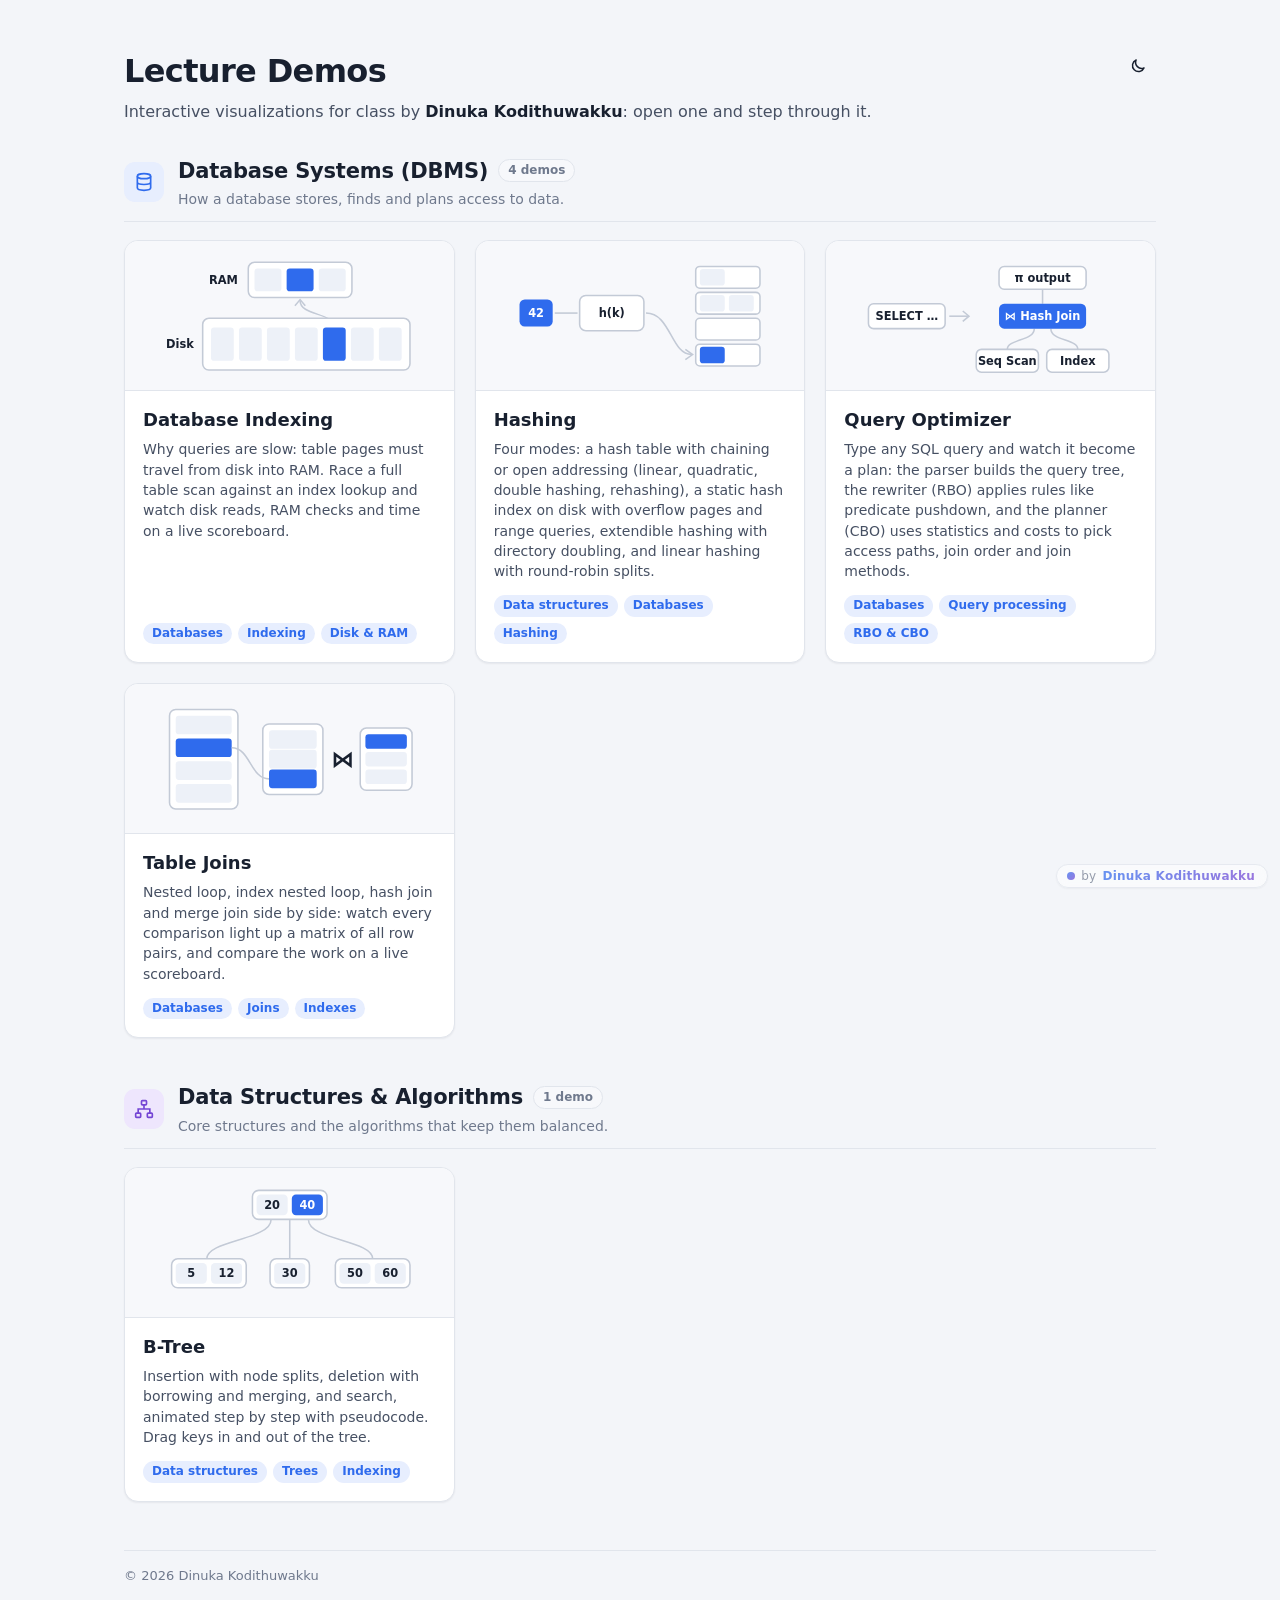
==== index.html @ d56110b5 "Add hashing demo, group hub into DBMS and DSA sections, drop em dashes from display text Co-Authored" ====
<!doctype html>
<html lang="en">
<head>
  <meta charset="utf-8">
  <meta name="viewport" content="width=device-width, initial-scale=1">
  <title>Lecture Demos</title>
  <meta name="author" content="Dinuka Kodithuwakku">
  <script>try { var t = localStorage.getItem('lecture-demos.theme'); if (t) document.documentElement.dataset.theme = t; } catch (e) {}</script>
  <link rel="stylesheet" href="shared/theme.css">
  <style>
    body { min-height: 100vh; }
    .wrap { max-width: 1080px; margin: 0 auto; padding: 48px 24px 64px; }
    header { display: flex; align-items: flex-start; justify-content: space-between; gap: 16px; margin-bottom: 32px; }
    h1 { margin: 0; font-size: 32px; font-weight: 750; letter-spacing: -0.02em; }
    header p { margin: 6px 0 0; color: var(--ink-2); font-size: 16px; }
    .cat + .cat { margin-top: 44px; }
    .cat-head { display: flex; align-items: center; gap: 14px; margin-bottom: 18px; padding-bottom: 12px; border-bottom: 1px solid var(--line); }
    .cat-head h2 { margin: 0; font-size: 21px; letter-spacing: -0.01em; display: flex; align-items: center; gap: 10px; flex-wrap: wrap; }
    .cat-head p { margin: 3px 0 0; color: var(--muted); font-size: 14px; }
    .cat-count { padding: 2px 9px; border-radius: 999px; background: var(--panel-2); border: 1px solid var(--line); color: var(--muted); font-size: 12px; font-weight: 600; letter-spacing: 0; }
    .cat-badge { flex: none; width: 40px; height: 40px; border-radius: 11px; display: grid; place-items: center; }
    .cat-badge::before { content: ""; width: 20px; height: 20px; background: currentColor; -webkit-mask: var(--glyph) center / contain no-repeat; mask: var(--glyph) center / contain no-repeat; }
    .cat-badge.cat-dbms { background: var(--accent-soft); color: var(--accent);
      --glyph: url("data:image/svg+xml,%3Csvg xmlns='http://www.w3.org/2000/svg' viewBox='0 0 24 24' fill='none' stroke='black' stroke-width='2'%3E%3Cellipse cx='12' cy='5' rx='8' ry='3'/%3E%3Cpath d='M4 5v14c0 1.7 3.6 3 8 3s8-1.3 8-3V5M4 12c0 1.7 3.6 3 8 3s8-1.3 8-3'/%3E%3C/svg%3E"); }
    .cat-badge.cat-dsa { background: var(--violet-soft); color: var(--violet);
      --glyph: url("data:image/svg+xml,%3Csvg xmlns='http://www.w3.org/2000/svg' viewBox='0 0 24 24' fill='none' stroke='black' stroke-width='2'%3E%3Crect x='9' y='2' width='6' height='5' rx='1'/%3E%3Crect x='2' y='17' width='6' height='5' rx='1'/%3E%3Crect x='16' y='17' width='6' height='5' rx='1'/%3E%3Cpath d='M12 7v5M5 17v-5h14v5'/%3E%3C/svg%3E"); }
    .grid { display: grid; grid-template-columns: repeat(auto-fill, minmax(300px, 1fr)); gap: 20px; }
    .card {
      display: flex; flex-direction: column;
      border: 1px solid var(--line); border-radius: 14px; background: var(--panel);
      box-shadow: var(--shadow-sm); color: inherit; text-decoration: none; overflow: hidden;
      transition: transform 0.15s, box-shadow 0.15s, border-color 0.15s;
    }
    .card:hover { transform: translateY(-3px); box-shadow: var(--shadow); border-color: var(--line-strong); }
    .card-art { height: 150px; display: grid; place-items: center; background: var(--panel-2); border-bottom: 1px solid var(--line); }
    .card-art svg { width: 82%; height: auto; }
    .card-body { padding: 16px 18px 18px; display: flex; flex-direction: column; gap: 6px; flex: 1; }
    .card h3 { margin: 0; font-size: 18px; }
    .card p { margin: 0; color: var(--ink-2); font-size: 14px; flex: 1; }
    .tags { display: flex; flex-wrap: wrap; gap: 6px; margin-top: 8px; }
    .tags span { padding: 2px 9px; border-radius: 999px; background: var(--accent-soft); color: var(--accent); font-size: 12px; font-weight: 650; }
    /* Card illustration colours follow the theme. */
    .art-node { fill: var(--panel); stroke: var(--line-strong); stroke-width: 1.5; }
    .art-key { fill: var(--key-bg); }
    .art-hl { fill: var(--accent); }
    .art-edge { stroke: var(--line-strong); stroke-width: 1.5; fill: none; }
    .art-text { fill: var(--ink); font: 700 11px var(--font); text-anchor: middle; dominant-baseline: central; }
    .art-text.on { fill: var(--on-strong); }
    header p b { color: var(--ink); font-weight: 650; }
    .credit { margin-top: 48px; padding-top: 16px; border-top: 1px solid var(--line); color: var(--muted); font-size: 13px; }
  </style>
</head>
<body>
  <svg width="0" height="0" style="position:absolute" aria-hidden="true">
    <symbol id="i-sun" viewBox="0 0 24 24"><circle cx="12" cy="12" r="4"/><path d="M12 2v2M12 20v2M4.9 4.9l1.4 1.4M17.7 17.7l1.4 1.4M2 12h2M20 12h2M4.9 19.1l1.4-1.4M17.7 6.3l1.4-1.4"/></symbol>
    <symbol id="i-moon" viewBox="0 0 24 24"><path d="M20 14.5A8 8 0 0 1 9.5 4a8 8 0 1 0 10.5 10.5z"/></symbol>
  </svg>

  <div class="wrap">
    <header>
      <div>
        <h1>Lecture Demos</h1>
        <p>Interactive visualizations for class by <b data-author></b>: open one and step through it.</p>
      </div>
      <button id="btnTheme" class="btn btn-icon btn-ghost theme-btn" title="Light / dark" aria-label="Toggle theme"><svg class="icon i-moon"><use href="#i-moon"/></svg><svg class="icon i-sun"><use href="#i-sun"/></svg></button>
    </header>

    <main>
      <section class="cat" aria-labelledby="cat-dbms">
        <div class="cat-head">
          <span class="cat-badge cat-dbms" aria-hidden="true"></span>
          <div>
            <h2 id="cat-dbms">Database Systems (DBMS) <span class="cat-count">4 demos</span></h2>
            <p>How a database stores, finds and plans access to data.</p>
          </div>
        </div>
        <div class="grid">
          <a class="card" href="indexing/index.html">
            <div class="card-art" aria-hidden="true">
              <svg viewBox="0 0 260 120">
                <text class="art-text" x="66" y="25">RAM</text>
                <rect class="art-node" x="90" y="8" width="100" height="34" rx="6"/>
                <rect class="art-key" x="96" y="14" width="26" height="22" rx="3"/>
                <rect class="art-hl" x="127" y="14" width="26" height="22" rx="3"/>
                <rect class="art-key" x="158" y="14" width="26" height="22" rx="3"/>
                <path class="art-edge" d="M173 71 C173 56 140 60 140 45"/>
                <path class="art-edge" d="M135 50 L140 44 L145 50"/>
                <text class="art-text" x="24" y="87">Disk</text>
                <rect class="art-node" x="46" y="62" width="200" height="50" rx="6"/>
                <rect class="art-key" x="54" y="71" width="22" height="32" rx="3"/>
                <rect class="art-key" x="81" y="71" width="22" height="32" rx="3"/>
                <rect class="art-key" x="108" y="71" width="22" height="32" rx="3"/>
                <rect class="art-key" x="135" y="71" width="22" height="32" rx="3"/>
                <rect class="art-hl" x="162" y="71" width="22" height="32" rx="3"/>
                <rect class="art-key" x="189" y="71" width="22" height="32" rx="3"/>
                <rect class="art-key" x="216" y="71" width="22" height="32" rx="3"/>
              </svg>
            </div>
            <div class="card-body">
              <h3>Database Indexing</h3>
              <p>Why queries are slow: table pages must travel from disk into RAM. Race a full table scan against an index lookup and watch disk reads, RAM checks and time on a live scoreboard.</p>
              <div class="tags"><span>Databases</span><span>Indexing</span><span>Disk &amp; RAM</span></div>
            </div>
          </a>
          <a class="card" href="hashing/index.html">
            <div class="card-art" aria-hidden="true">
              <svg viewBox="0 0 260 120">
                <rect class="art-hl" x="14" y="44" width="32" height="26" rx="5"/>
                <text class="art-text on" x="30" y="57">42</text>
                <path class="art-edge" d="M48 57 L70 57"/>
                <rect class="art-node" x="72" y="40" width="62" height="34" rx="6"/>
                <text class="art-text" x="103" y="57">h(k)</text>
                <path class="art-edge" d="M136 57 C160 57 160 97 180 97"/>
                <path class="art-edge" d="M174 92 L181 97 L174 102"/>
                <rect class="art-node" x="184" y="12" width="62" height="21" rx="4"/>
                <rect class="art-node" x="184" y="37" width="62" height="21" rx="4"/>
                <rect class="art-node" x="184" y="62" width="62" height="21" rx="4"/>
                <rect class="art-node" x="184" y="87" width="62" height="21" rx="4"/>
                <rect class="art-key" x="188" y="14.5" width="24" height="16" rx="3"/>
                <rect class="art-key" x="188" y="39.5" width="24" height="16" rx="3"/>
                <rect class="art-key" x="216" y="39.5" width="24" height="16" rx="3"/>
                <rect class="art-hl" x="188" y="89.5" width="24" height="16" rx="3"/>
              </svg>
            </div>
            <div class="card-body">
              <h3>Hashing</h3>
              <p>Four modes: a hash table with chaining or open addressing (linear, quadratic, double hashing, rehashing), a static hash index on disk with overflow pages and range queries, extendible hashing with directory doubling, and linear hashing with round-robin splits.</p>
              <div class="tags"><span>Data structures</span><span>Databases</span><span>Hashing</span></div>
            </div>
          </a>
          <a class="card" href="query-optimizer/index.html">
            <div class="card-art" aria-hidden="true">
              <svg viewBox="0 0 260 120">
                <rect class="art-node" x="12" y="48" width="74" height="24" rx="5"/>
                <text class="art-text" x="49" y="60">SELECT …</text>
                <path class="art-edge" d="M90 60 H108"/>
                <path class="art-edge" d="M103 55 L109 60 L103 65"/>
                <path class="art-edge" d="M180 34 V48"/>
                <path class="art-edge" d="M172 72 C172 84 146 82 146 92"/>
                <path class="art-edge" d="M188 72 C188 84 214 82 214 92"/>
                <rect class="art-node" x="138" y="12" width="84" height="22" rx="5"/>
                <text class="art-text" x="180" y="23">π output</text>
                <rect class="art-hl" x="138" y="48" width="84" height="24" rx="5"/>
                <text class="art-text on" x="180" y="60">⋈ Hash Join</text>
                <rect class="art-node" x="116" y="92" width="60" height="22" rx="5"/>
                <text class="art-text" x="146" y="103">Seq Scan</text>
                <rect class="art-node" x="184" y="92" width="60" height="22" rx="5"/>
                <text class="art-text" x="214" y="103">Index</text>
              </svg>
            </div>
            <div class="card-body">
              <h3>Query Optimizer</h3>
              <p>Type any SQL query and watch it become a plan: the parser builds the query tree, the rewriter (RBO) applies rules like predicate pushdown, and the planner (CBO) uses statistics and costs to pick access paths, join order and join methods.</p>
              <div class="tags"><span>Databases</span><span>Query processing</span><span>RBO &amp; CBO</span></div>
            </div>
          </a>
          <a class="card" href="joins/index.html">
            <div class="card-art" aria-hidden="true">
              <svg viewBox="0 0 260 120">
                <rect class="art-node" x="14" y="12" width="66" height="96" rx="6"/>
                <rect class="art-key" x="20" y="18" width="54" height="18" rx="3"/>
                <rect class="art-hl" x="20" y="40" width="54" height="18" rx="3"/>
                <rect class="art-key" x="20" y="62" width="54" height="18" rx="3"/>
                <rect class="art-key" x="20" y="84" width="54" height="18" rx="3"/>
                <rect class="art-node" x="104" y="26" width="58" height="68" rx="6"/>
                <rect class="art-key" x="110" y="32" width="46" height="18" rx="3"/>
                <rect class="art-key" x="110" y="51" width="46" height="18" rx="3"/>
                <rect class="art-hl" x="110" y="70" width="46" height="18" rx="3"/>
                <path class="art-edge" d="M74 49 C92 49 92 79 110 79"/>
                <text class="art-text" x="181" y="60" style="font-size:22px">⋈</text>
                <rect class="art-node" x="198" y="30" width="50" height="60" rx="6"/>
                <rect class="art-hl" x="203" y="36" width="40" height="14" rx="3"/>
                <rect class="art-key" x="203" y="53" width="40" height="14" rx="3"/>
                <rect class="art-key" x="203" y="70" width="40" height="14" rx="3"/>
              </svg>
            </div>
            <div class="card-body">
              <h3>Table Joins</h3>
              <p>Nested loop, index nested loop, hash join and merge join side by side: watch every comparison light up a matrix of all row pairs, and compare the work on a live scoreboard.</p>
              <div class="tags"><span>Databases</span><span>Joins</span><span>Indexes</span></div>
            </div>
          </a>
        </div>
      </section>

      <section class="cat" aria-labelledby="cat-dsa">
        <div class="cat-head">
          <span class="cat-badge cat-dsa" aria-hidden="true"></span>
          <div>
            <h2 id="cat-dsa">Data Structures &amp; Algorithms <span class="cat-count">1 demo</span></h2>
            <p>Core structures and the algorithms that keep them balanced.</p>
          </div>
        </div>
        <div class="grid">
          <a class="card" href="btree/index.html">
            <div class="card-art" aria-hidden="true">
              <svg viewBox="0 0 260 120">
                <path class="art-edge" d="M112 38 C112 58 50 58 50 76"/>
                <path class="art-edge" d="M148 38 C148 58 210 58 210 76"/>
                <path class="art-edge" d="M130 38 L130 76"/>
                <rect class="art-node" x="94" y="10" width="72" height="28" rx="6"/>
                <rect class="art-key" x="98" y="14" width="30" height="20" rx="4"/><text class="art-text" x="113" y="24">20</text>
                <rect class="art-hl" x="132" y="14" width="30" height="20" rx="4"/><text class="art-text on" x="147" y="24">40</text>
                <rect class="art-node" x="16" y="76" width="72" height="28" rx="6"/>
                <rect class="art-key" x="20" y="80" width="30" height="20" rx="4"/><text class="art-text" x="35" y="90">5</text>
                <rect class="art-key" x="54" y="80" width="30" height="20" rx="4"/><text class="art-text" x="69" y="90">12</text>
                <rect class="art-node" x="111" y="76" width="38" height="28" rx="6"/>
                <rect class="art-key" x="115" y="80" width="30" height="20" rx="4"/><text class="art-text" x="130" y="90">30</text>
                <rect class="art-node" x="174" y="76" width="72" height="28" rx="6"/>
                <rect class="art-key" x="178" y="80" width="30" height="20" rx="4"/><text class="art-text" x="193" y="90">50</text>
                <rect class="art-key" x="212" y="80" width="30" height="20" rx="4"/><text class="art-text" x="227" y="90">60</text>
              </svg>
            </div>
            <div class="card-body">
              <h3>B-Tree</h3>
              <p>Insertion with node splits, deletion with borrowing and merging, and search, animated step by step with pseudocode. Drag keys in and out of the tree.</p>
              <div class="tags"><span>Data structures</span><span>Trees</span><span>Indexing</span></div>
            </div>
          </a>
        </div>
      </section>
    </main>

    <footer class="credit">© <span id="year"></span> <span data-author></span></footer>
  </div>

  <script src="shared/shell.js"></script>
  <script>
    DemoShell.initThemeToggle(document.getElementById('btnTheme'));
    document.getElementById('year').textContent = new Date().getFullYear();
  </script>
</body>
</html>
---- shared/theme.css ----
/* Shared look & feel for every lecture demo. No external fonts — works offline. */

:root {
  --bg: #f3f5f9;
  --panel: #ffffff;
  --panel-2: #f7f8fb;
  --ink: #18202f;
  --ink-2: #465063;
  --muted: #6f798d;
  --line: #e1e5ec;
  --line-strong: #c3cad6;
  --accent: #2f6bed;
  --accent-soft: #e7eefe;
  --on-strong: #ffffff;
  --good: #188a4c;
  --good-soft: #def5e7;
  --warn: #c27c00;
  --warn-soft: #fff1cc;
  --bad: #d93a40;
  --bad-soft: #fde6e6;
  --violet: #7445d4;
  --violet-soft: #eee6fd;
  --teal: #0b8a8f;
  --teal-soft: #d9f3f3;
  --orange: #dc6418;
  --orange-soft: #fdebdc;
  --key-bg: #edf1f8;
  --grid: rgba(24, 32, 47, 0.09);
  --node-shadow: rgba(16, 24, 40, 0.10);
  --shadow-sm: 0 1px 2px rgba(16, 24, 40, 0.06);
  --shadow: 0 1px 3px rgba(16, 24, 40, 0.06), 0 8px 24px rgba(16, 24, 40, 0.08);
  --radius: 10px;
  --font: system-ui, -apple-system, "Segoe UI", Roboto, "Helvetica Neue", Arial, sans-serif;
  --mono: ui-monospace, "Cascadia Code", "SF Mono", Consolas, "Liberation Mono", monospace;
  color-scheme: light;
}

@media (prefers-color-scheme: dark) {
  :root:not([data-theme="light"]) {
    --bg: #0e1218;
    --panel: #171c25;
    --panel-2: #1d2330;
    --ink: #e8ecf3;
    --ink-2: #b6bfce;
    --muted: #8892a5;
    --line: #283041;
    --line-strong: #3b4559;
    --accent: #6b97ff;
    --accent-soft: #1c2a4b;
    --on-strong: #0e1218;
    --good: #46d18a;
    --good-soft: #143121;
    --warn: #f2b543;
    --warn-soft: #3a2c10;
    --bad: #ff6f73;
    --bad-soft: #3d1a1d;
    --violet: #ad8cff;
    --violet-soft: #2a2047;
    --teal: #45cfcf;
    --teal-soft: #113334;
    --orange: #ff9b52;
    --orange-soft: #3b2414;
    --key-bg: #242c3b;
    --grid: rgba(232, 236, 243, 0.08);
    --node-shadow: rgba(0, 0, 0, 0.35);
    --shadow-sm: 0 1px 2px rgba(0, 0, 0, 0.3);
    --shadow: 0 1px 3px rgba(0, 0, 0, 0.3), 0 8px 24px rgba(0, 0, 0, 0.35);
    color-scheme: dark;
  }
}

:root[data-theme="dark"] {
  --bg: #0e1218;
  --panel: #171c25;
  --panel-2: #1d2330;
  --ink: #e8ecf3;
  --ink-2: #b6bfce;
  --muted: #8892a5;
  --line: #283041;
  --line-strong: #3b4559;
  --accent: #6b97ff;
  --accent-soft: #1c2a4b;
  --on-strong: #0e1218;
  --good: #46d18a;
  --good-soft: #143121;
  --warn: #f2b543;
  --warn-soft: #3a2c10;
  --bad: #ff6f73;
  --bad-soft: #3d1a1d;
  --violet: #ad8cff;
  --violet-soft: #2a2047;
  --teal: #45cfcf;
  --teal-soft: #113334;
  --orange: #ff9b52;
  --orange-soft: #3b2414;
  --key-bg: #242c3b;
  --grid: rgba(232, 236, 243, 0.08);
  --node-shadow: rgba(0, 0, 0, 0.35);
  --shadow-sm: 0 1px 2px rgba(0, 0, 0, 0.3);
  --shadow: 0 1px 3px rgba(0, 0, 0, 0.3), 0 8px 24px rgba(0, 0, 0, 0.35);
  color-scheme: dark;
}

*,
*::before,
*::after { box-sizing: border-box; }

html,
body { margin: 0; }

body {
  background: var(--bg);
  color: var(--ink);
  font: 15px/1.45 var(--font);
  -webkit-font-smoothing: antialiased;
}

button,
input,
select { font: inherit; color: inherit; }

[hidden] { display: none !important; }

/* ---------- Icons (inline SVG sprite, see each page) ---------- */

.icon {
  width: 18px;
  height: 18px;
  flex: none;
  fill: none;
  stroke: currentColor;
  stroke-width: 2;
  stroke-linecap: round;
  stroke-linejoin: round;
}

/* ---------- Buttons & inputs ---------- */

.btn {
  display: inline-flex;
  align-items: center;
  justify-content: center;
  gap: 6px;
  height: 36px;
  padding: 0 14px;
  border: 1px solid var(--line-strong);
  border-radius: 8px;
  background: var(--panel);
  font-size: 14px;
  font-weight: 600;
  white-space: nowrap;
  cursor: pointer;
  transition: background 0.15s, border-color 0.15s, color 0.15s;
}
.btn:hover { background: var(--panel-2); border-color: var(--muted); }
.btn:active { transform: translateY(1px); }
.btn:disabled { opacity: 0.4; cursor: not-allowed; transform: none; }
.btn:disabled:hover { background: var(--panel); border-color: var(--line-strong); }

.btn-primary { background: var(--accent); border-color: var(--accent); color: var(--on-strong); }
.btn-primary:hover { background: var(--accent); border-color: var(--accent); filter: brightness(0.93); }

.btn-danger { color: var(--bad); }
.btn-danger:hover { background: var(--bad-soft); border-color: var(--bad); }

.btn-icon { width: 36px; padding: 0; }
.btn-ghost { border-color: transparent; background: transparent; }
.btn-ghost:hover { background: var(--panel-2); border-color: var(--line); }
.btn.on { background: var(--accent-soft); border-color: var(--accent); color: var(--accent); }

.input {
  height: 36px;
  padding: 0 12px;
  border: 1px solid var(--line-strong);
  border-radius: 8px;
  background: var(--panel);
  min-width: 0;
}
.input::placeholder { color: var(--muted); }
select.input { padding-right: 8px; cursor: pointer; }

.btn:focus-visible,
.input:focus-visible,
select:focus-visible,
input[type="range"]:focus-visible,
a:focus-visible { outline: 2px solid var(--accent); outline-offset: 2px; }

.kbd {
  display: inline-block;
  min-width: 22px;
  padding: 1px 6px;
  border: 1px solid var(--line-strong);
  border-bottom-width: 2px;
  border-radius: 5px;
  background: var(--panel-2);
  font: 600 12px/1.5 var(--mono);
  text-align: center;
}

/* ---------- Segmented control ---------- */

.seg {
  display: inline-flex;
  padding: 2px;
  border: 1px solid var(--line-strong);
  border-radius: 8px;
  background: var(--panel-2);
}
.seg button {
  border: 0;
  border-radius: 6px;
  background: transparent;
  padding: 5px 12px;
  font-size: 13px;
  font-weight: 600;
  color: var(--ink-2);
  cursor: pointer;
}
.seg button.on { background: var(--panel); color: var(--accent); box-shadow: var(--shadow-sm); }
.seg.disabled { opacity: 0.45; pointer-events: none; }

/* ---------- Switch ---------- */

.switch { display: inline-flex; align-items: center; gap: 8px; cursor: pointer; font-size: 14px; font-weight: 600; user-select: none; }
.switch input { position: absolute; opacity: 0; pointer-events: none; }
.switch .track {
  position: relative;
  width: 36px;
  height: 20px;
  border-radius: 10px;
  background: var(--line-strong);
  transition: background 0.2s;
}
.switch .track::after {
  content: "";
  position: absolute;
  top: 2px;
  left: 2px;
  width: 16px;
  height: 16px;
  border-radius: 50%;
  background: #fff;
  box-shadow: var(--shadow-sm);
  transition: transform 0.2s;
}
.switch input:checked + .track { background: var(--accent); }
.switch input:checked + .track::after { transform: translateX(16px); }
.switch input:focus-visible + .track { outline: 2px solid var(--accent); outline-offset: 2px; }

/* ---------- Theme toggle icon swap ---------- */

.theme-btn .i-sun { display: none; }
:root[data-theme="dark"] .theme-btn .i-sun { display: block; }
:root[data-theme="dark"] .theme-btn .i-moon { display: none; }
@media (prefers-color-scheme: dark) {
  :root:not([data-theme]) .theme-btn .i-sun { display: block; }
  :root:not([data-theme]) .theme-btn .i-moon { display: none; }
}

/* Author watermark (injected by shell.js on every page). */
.author-watermark {
  position: absolute;
  right: var(--watermark-right, 12px);
  bottom: var(--watermark-bottom, 12px);
  z-index: 5;
  display: inline-flex;
  align-items: center;
  gap: 6px;
  padding: 5px 12px 5px 10px;
  border-radius: 999px;
  border: 1px solid var(--line);
  background: color-mix(in srgb, var(--panel) 70%, transparent);
  backdrop-filter: blur(6px);
  -webkit-backdrop-filter: blur(6px);
  box-shadow: var(--shadow-sm);
  font: 600 12px/1 var(--font);
  letter-spacing: 0.02em;
  color: var(--ink-2);
  opacity: 0.72;
  pointer-events: none;
  user-select: none;
}
.author-watermark .aw-dot {
  width: 8px;
  height: 8px;
  border-radius: 50%;
  background: linear-gradient(135deg, var(--accent), var(--violet));
}
.author-watermark .aw-by { font-weight: 400; color: var(--muted); }
.author-watermark .aw-name {
  background: linear-gradient(90deg, var(--accent), var(--violet));
  -webkit-background-clip: text;
  background-clip: text;
  color: transparent;
}
/* Pages without a drawing area pin it to the window instead. */
.author-watermark.fixed { position: fixed; z-index: 900; }
@media print { .author-watermark { opacity: 1; } }
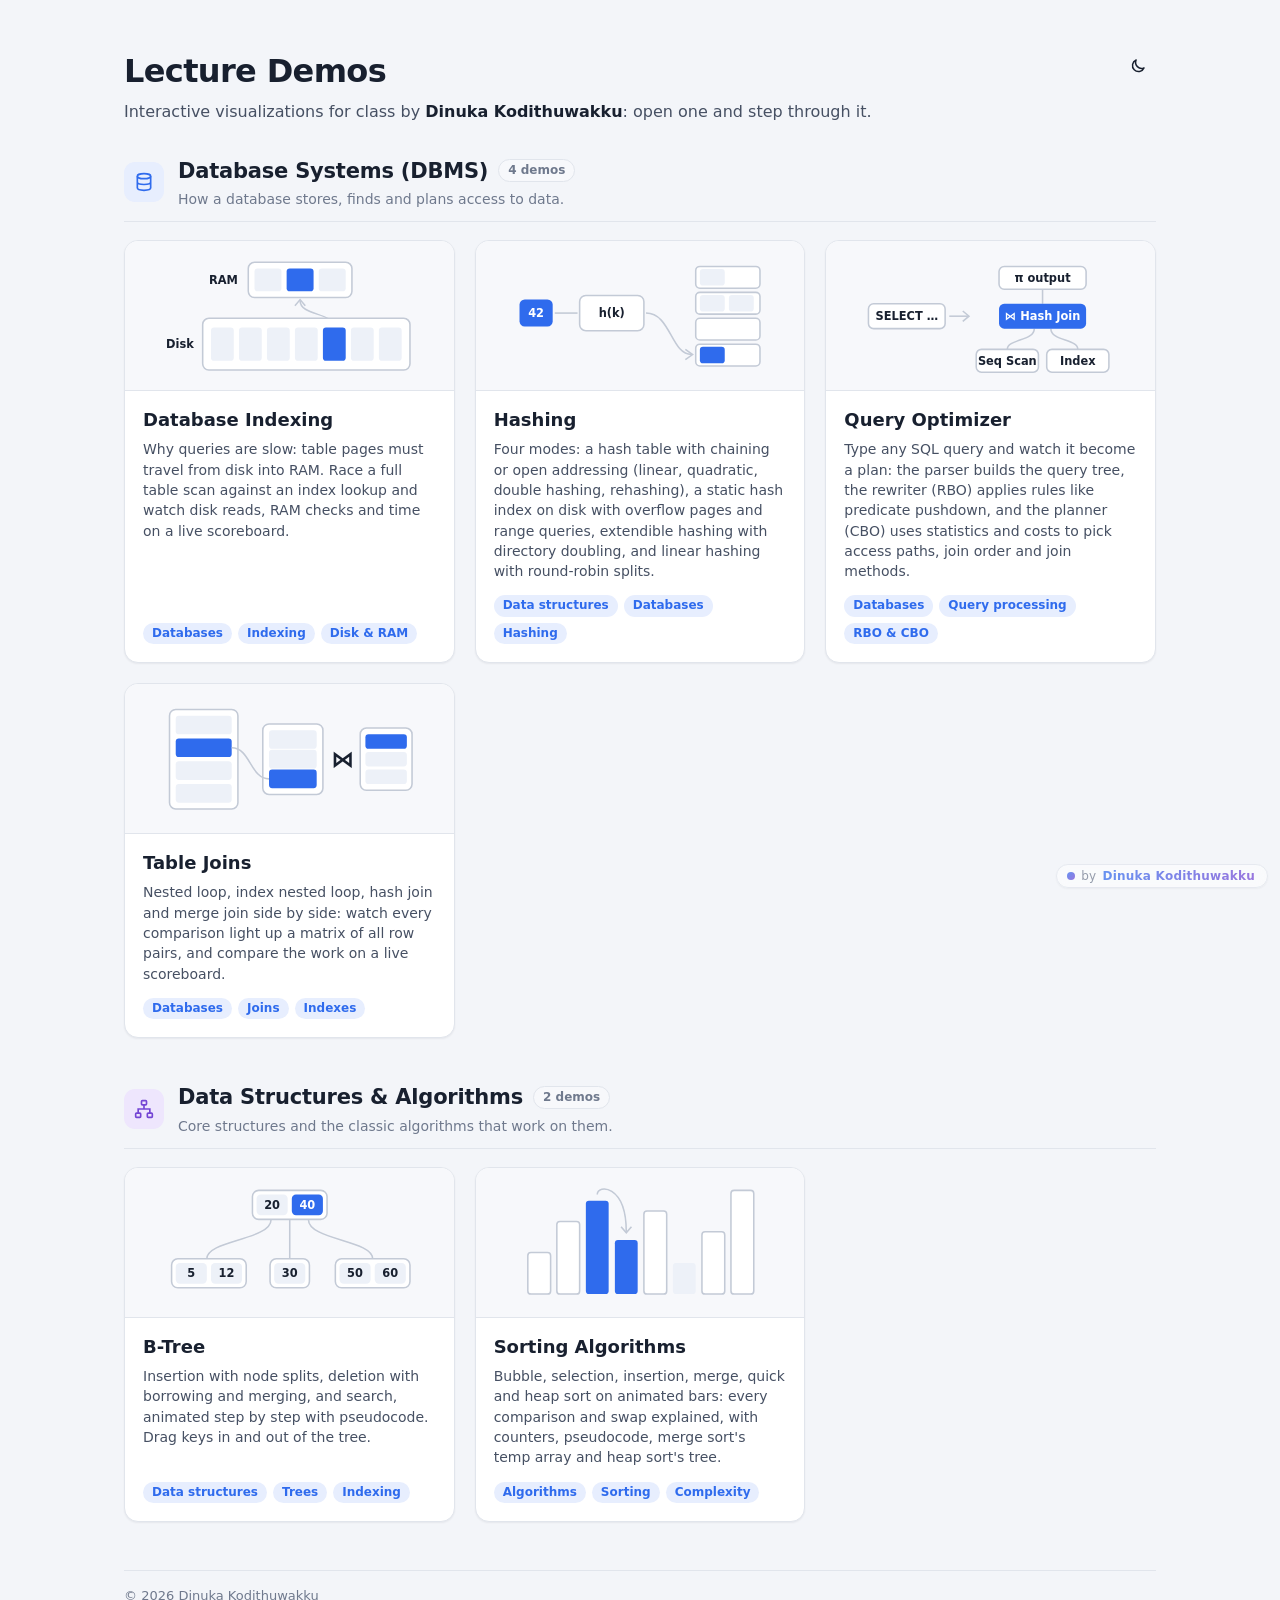
==== commit 15ace008: "Add sorting algorithms demo Bubble, selection, insertion, merge, quick and heap sort on animated bar" ====
--- a/index.html
+++ b/index.html
@@ -187,8 +187,8 @@
         <div class="cat-head">
           <span class="cat-badge cat-dsa" aria-hidden="true"></span>
           <div>
-            <h2 id="cat-dsa">Data Structures &amp; Algorithms <span class="cat-count">1 demo</span></h2>
-            <p>Core structures and the algorithms that keep them balanced.</p>
+            <h2 id="cat-dsa">Data Structures &amp; Algorithms <span class="cat-count">2 demos</span></h2>
+            <p>Core structures and the classic algorithms that work on them.</p>
           </div>
         </div>
         <div class="grid">
@@ -217,6 +217,27 @@
               <div class="tags"><span>Data structures</span><span>Trees</span><span>Indexing</span></div>
             </div>
           </a>
+          <a class="card" href="sorting/index.html">
+            <div class="card-art" aria-hidden="true">
+              <svg viewBox="0 0 260 120">
+                <rect class="art-node" x="22" y="70" width="22" height="40" rx="3"/>
+                <rect class="art-node" x="50" y="40" width="22" height="70" rx="3"/>
+                <rect class="art-hl" x="78" y="20" width="22" height="90" rx="3"/>
+                <rect class="art-hl" x="106" y="58" width="22" height="52" rx="3"/>
+                <rect class="art-node" x="134" y="30" width="22" height="80" rx="3"/>
+                <rect class="art-key" x="162" y="80" width="22" height="30" rx="3"/>
+                <rect class="art-node" x="190" y="50" width="22" height="60" rx="3"/>
+                <rect class="art-node" x="218" y="10" width="22" height="100" rx="3"/>
+                <path class="art-edge" d="M89 14 C89 4 117 4 117 50"/>
+                <path class="art-edge" d="M112 45 L117 51 L122 45"/>
+              </svg>
+            </div>
+            <div class="card-body">
+              <h3>Sorting Algorithms</h3>
+              <p>Bubble, selection, insertion, merge, quick and heap sort on animated bars: every comparison and swap explained, with counters, pseudocode, merge sort's temp array and heap sort's tree.</p>
+              <div class="tags"><span>Algorithms</span><span>Sorting</span><span>Complexity</span></div>
+            </div>
+          </a>
         </div>
       </section>
     </main>
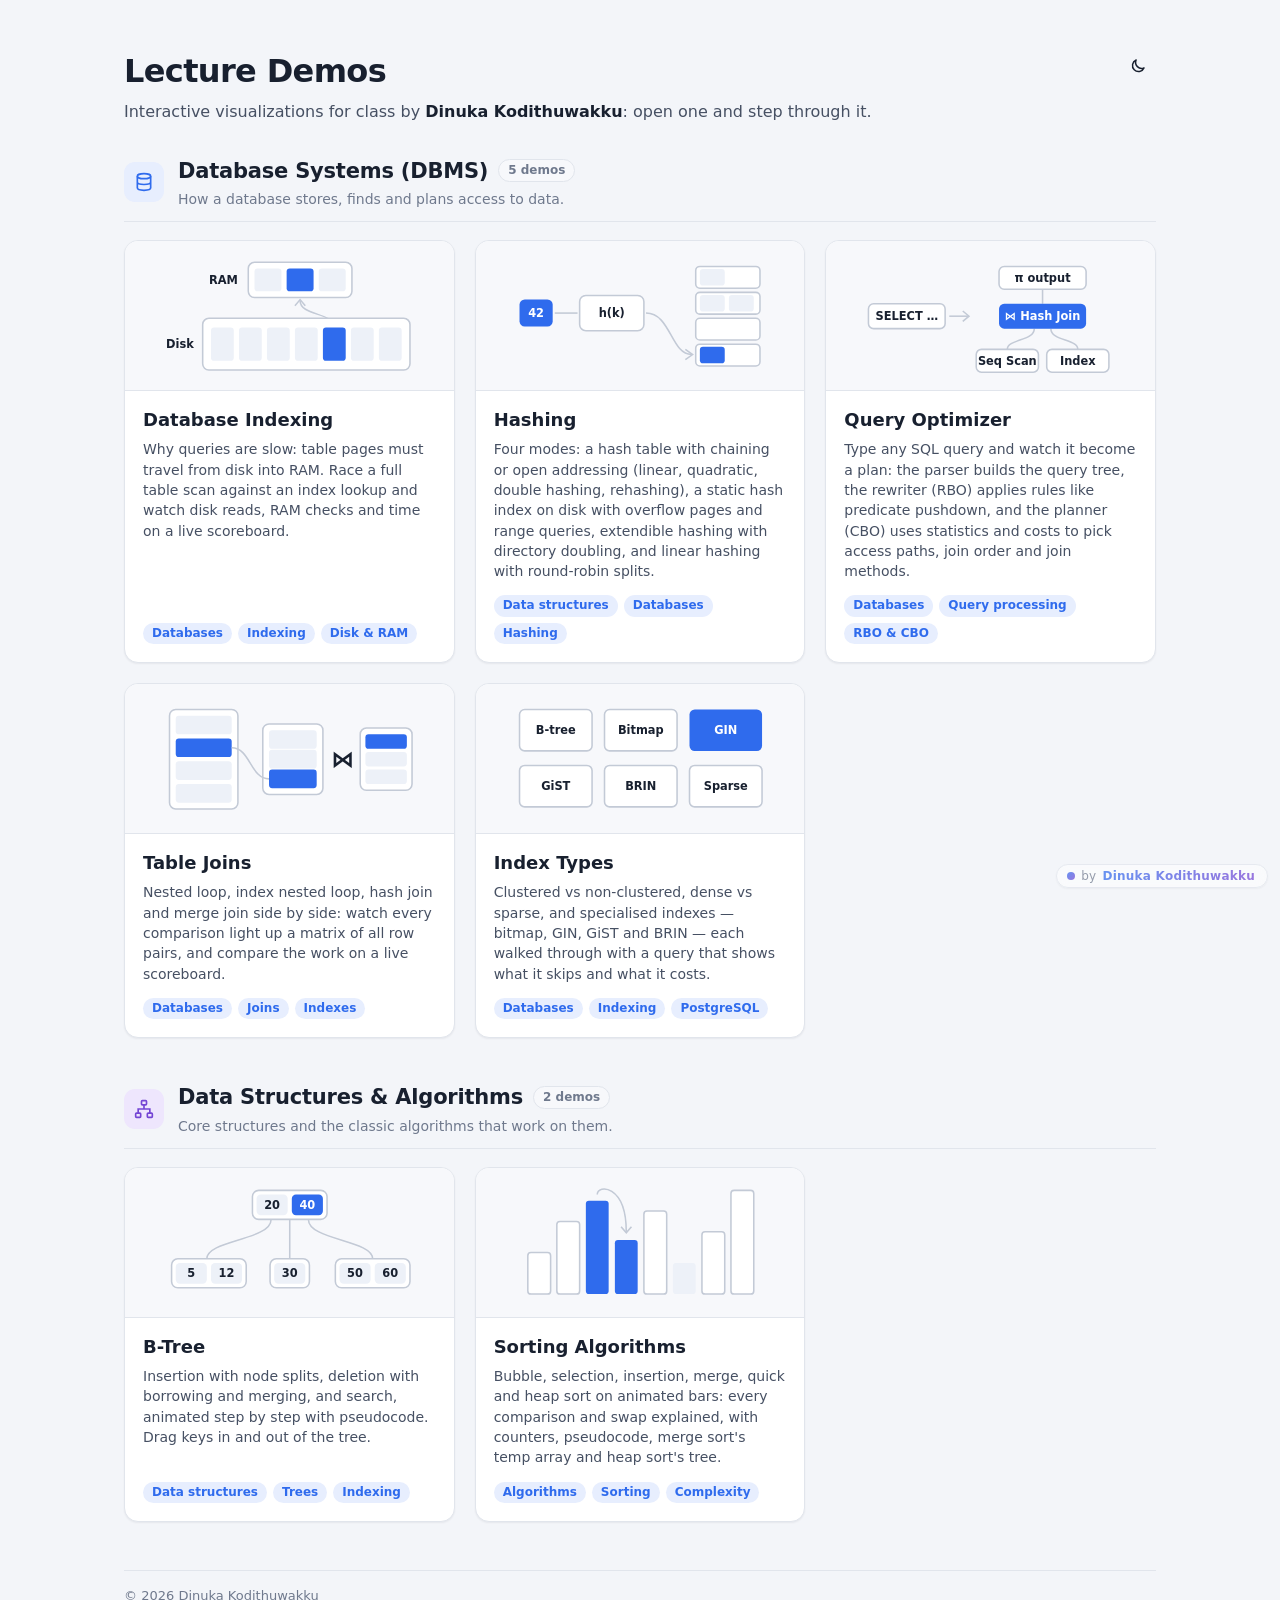
==== commit 9b12e5c2: "Add index types demo Six walkthroughs: clustered vs non-clustered, dense vs sparse, bitmap, GIN, GiS" ====
--- a/index.html
+++ b/index.html
@@ -70,7 +70,7 @@
         <div class="cat-head">
           <span class="cat-badge cat-dbms" aria-hidden="true"></span>
           <div>
-            <h2 id="cat-dbms">Database Systems (DBMS) <span class="cat-count">4 demos</span></h2>
+            <h2 id="cat-dbms">Database Systems (DBMS) <span class="cat-count">5 demos</span></h2>
             <p>How a database stores, finds and plans access to data.</p>
           </div>
         </div>
@@ -180,6 +180,29 @@
               <div class="tags"><span>Databases</span><span>Joins</span><span>Indexes</span></div>
             </div>
           </a>
+          <a class="card" href="index-types/index.html">
+            <div class="card-art" aria-hidden="true">
+              <svg viewBox="0 0 260 120">
+                <rect class="art-node" x="14" y="12" width="70" height="40" rx="5"/>
+                <text class="art-text" x="49" y="32">B-tree</text>
+                <rect class="art-node" x="96" y="12" width="70" height="40" rx="5"/>
+                <text class="art-text" x="131" y="32">Bitmap</text>
+                <rect class="art-hl" x="178" y="12" width="70" height="40" rx="5"/>
+                <text class="art-text on" x="213" y="32">GIN</text>
+                <rect class="art-node" x="14" y="66" width="70" height="40" rx="5"/>
+                <text class="art-text" x="49" y="86">GiST</text>
+                <rect class="art-node" x="96" y="66" width="70" height="40" rx="5"/>
+                <text class="art-text" x="131" y="86">BRIN</text>
+                <rect class="art-node" x="178" y="66" width="70" height="40" rx="5"/>
+                <text class="art-text" x="213" y="86">Sparse</text>
+              </svg>
+            </div>
+            <div class="card-body">
+              <h3>Index Types</h3>
+              <p>Clustered vs non-clustered, dense vs sparse, and specialised indexes — bitmap, GIN, GiST and BRIN — each walked through with a query that shows what it skips and what it costs.</p>
+              <div class="tags"><span>Databases</span><span>Indexing</span><span>PostgreSQL</span></div>
+            </div>
+          </a>
         </div>
       </section>
 
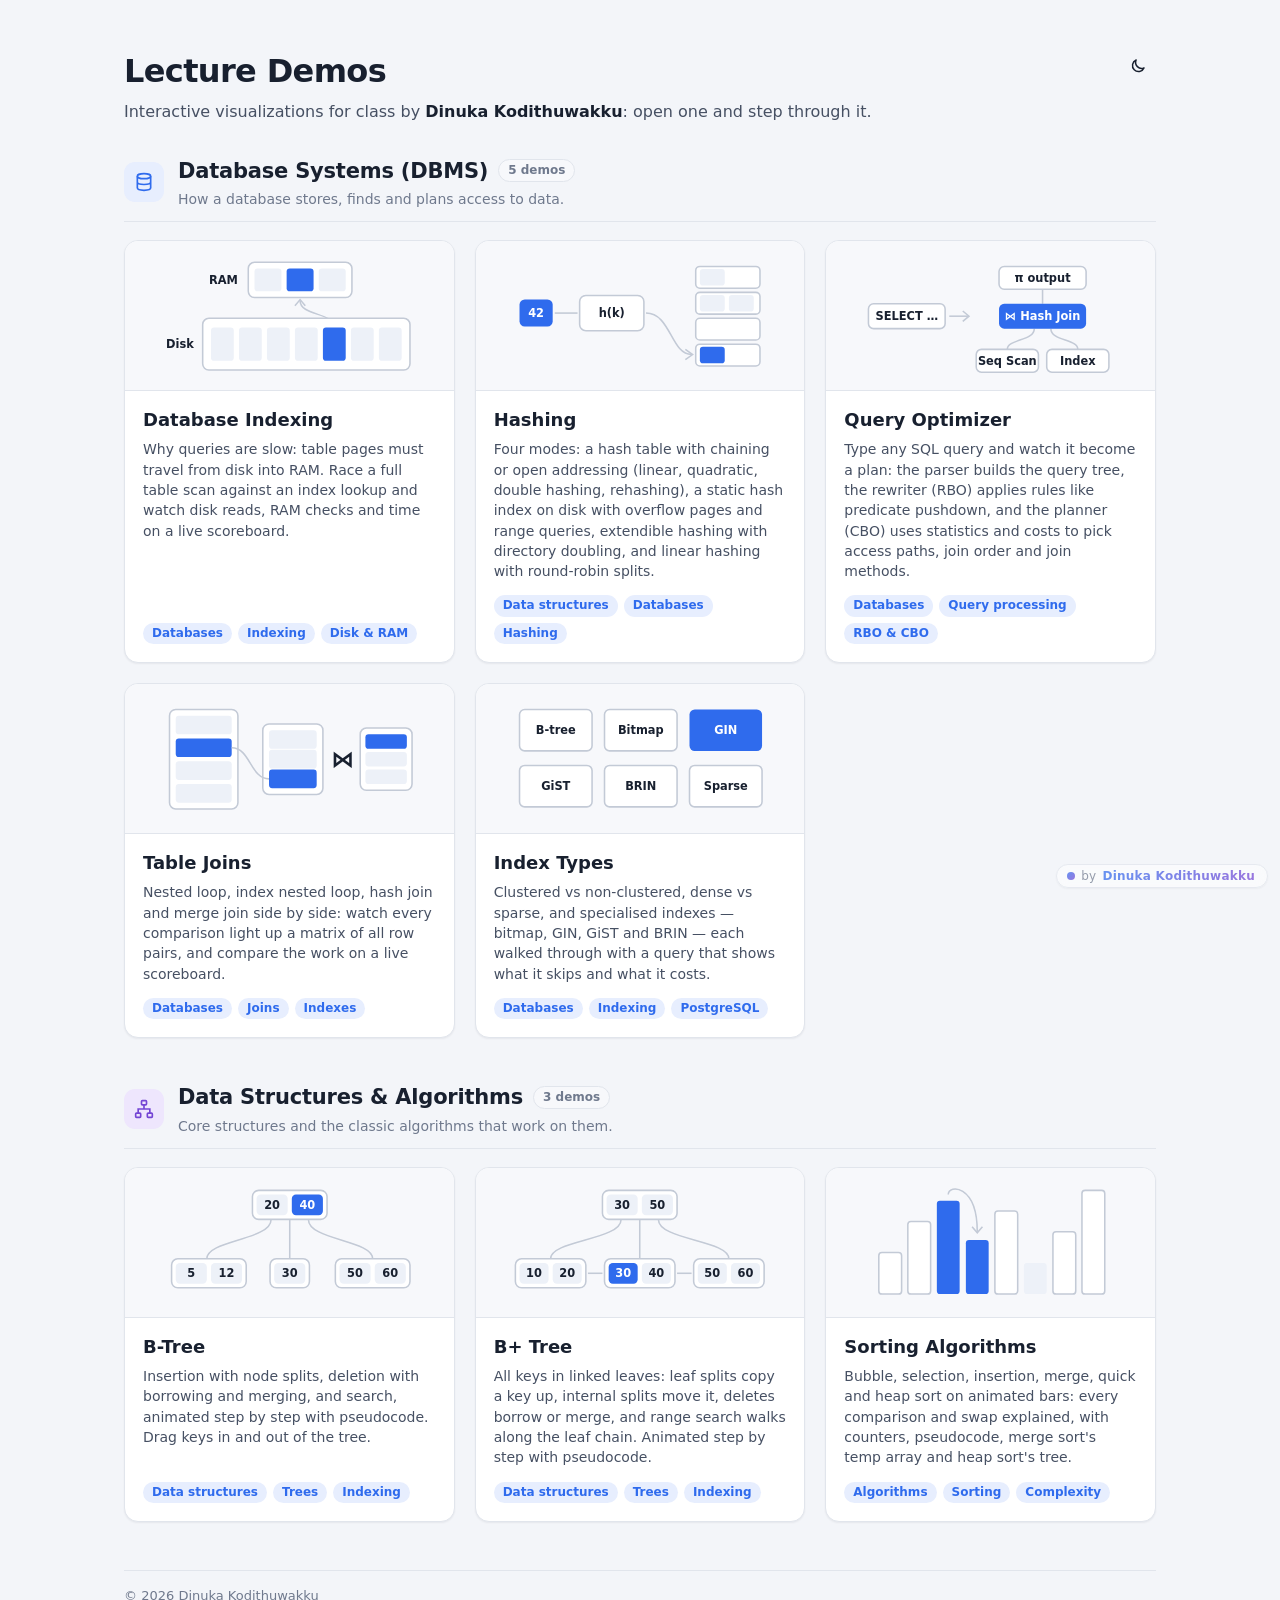
==== commit 5d470a02: "Add B+ tree demo Built on the B-tree demo: keys only in linked leaves, leaf splits copy the separato" ====
--- a/index.html
+++ b/index.html
@@ -210,7 +210,7 @@
         <div class="cat-head">
           <span class="cat-badge cat-dsa" aria-hidden="true"></span>
           <div>
-            <h2 id="cat-dsa">Data Structures &amp; Algorithms <span class="cat-count">2 demos</span></h2>
+            <h2 id="cat-dsa">Data Structures &amp; Algorithms <span class="cat-count">3 demos</span></h2>
             <p>Core structures and the classic algorithms that work on them.</p>
           </div>
         </div>
@@ -240,6 +240,34 @@
               <div class="tags"><span>Data structures</span><span>Trees</span><span>Indexing</span></div>
             </div>
           </a>
+          <a class="card" href="bplustree/index.html">
+            <div class="card-art" aria-hidden="true">
+              <svg viewBox="0 0 260 120">
+                <path class="art-edge" d="M112 38 C112 58 44 58 44 76"/>
+                <path class="art-edge" d="M148 38 C148 58 216 58 216 76"/>
+                <path class="art-edge" d="M130 38 L130 76"/>
+                <rect class="art-node" x="94" y="10" width="72" height="28" rx="6"/>
+                <rect class="art-key" x="98" y="14" width="30" height="20" rx="4"/><text class="art-text" x="113" y="24">30</text>
+                <rect class="art-key" x="132" y="14" width="30" height="20" rx="4"/><text class="art-text" x="147" y="24">50</text>
+                <rect class="art-node" x="10" y="76" width="68" height="28" rx="6"/>
+                <rect class="art-key" x="14" y="80" width="28" height="20" rx="4"/><text class="art-text" x="28" y="90">10</text>
+                <rect class="art-key" x="46" y="80" width="28" height="20" rx="4"/><text class="art-text" x="60" y="90">20</text>
+                <rect class="art-node" x="96" y="76" width="68" height="28" rx="6"/>
+                <rect class="art-hl" x="100" y="80" width="28" height="20" rx="4"/><text class="art-text on" x="114" y="90">30</text>
+                <rect class="art-key" x="132" y="80" width="28" height="20" rx="4"/><text class="art-text" x="146" y="90">40</text>
+                <rect class="art-node" x="182" y="76" width="68" height="28" rx="6"/>
+                <rect class="art-key" x="186" y="80" width="28" height="20" rx="4"/><text class="art-text" x="200" y="90">50</text>
+                <rect class="art-key" x="218" y="80" width="28" height="20" rx="4"/><text class="art-text" x="232" y="90">60</text>
+                <path class="art-edge" d="M80 90 H94"/>
+                <path class="art-edge" d="M166 90 H180"/>
+              </svg>
+            </div>
+            <div class="card-body">
+              <h3>B+ Tree</h3>
+              <p>All keys in linked leaves: leaf splits copy a key up, internal splits move it, deletes borrow or merge, and range search walks along the leaf chain. Animated step by step with pseudocode.</p>
+              <div class="tags"><span>Data structures</span><span>Trees</span><span>Indexing</span></div>
+            </div>
+          </a>
           <a class="card" href="sorting/index.html">
             <div class="card-art" aria-hidden="true">
               <svg viewBox="0 0 260 120">
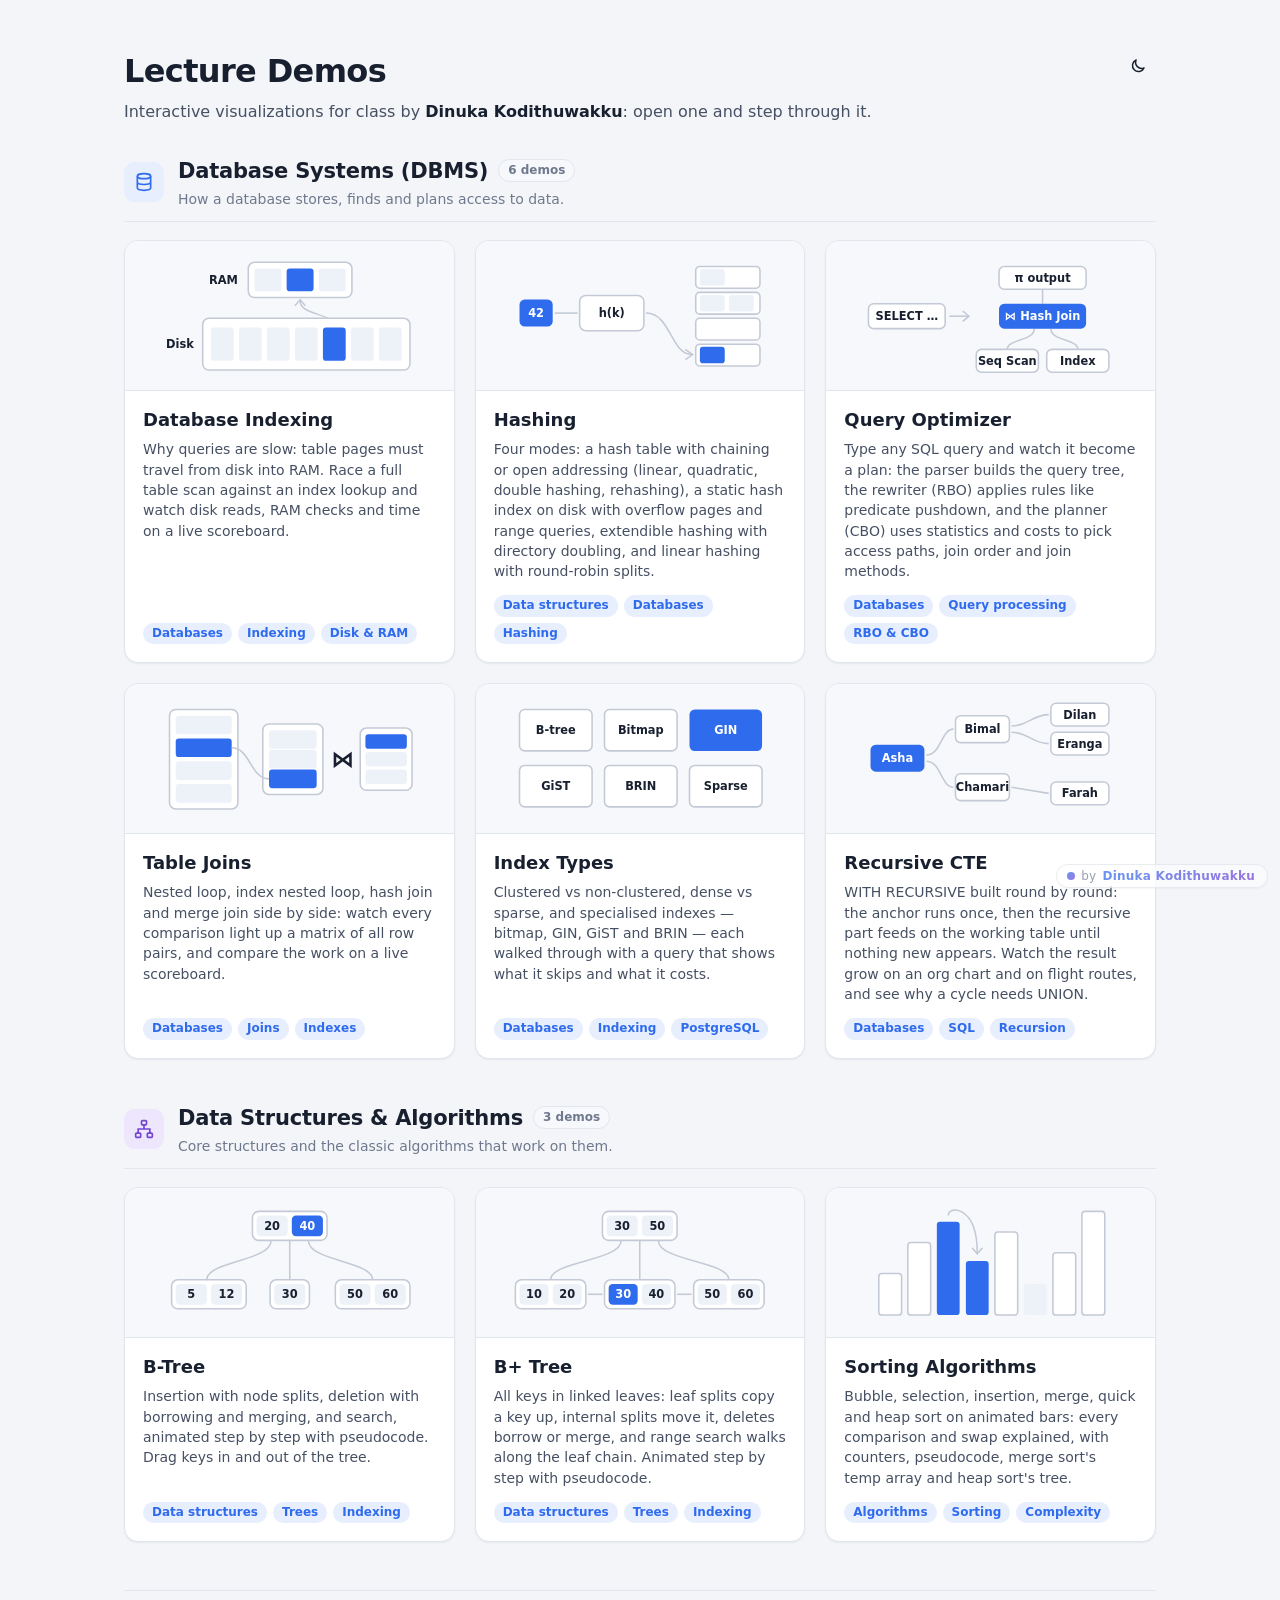
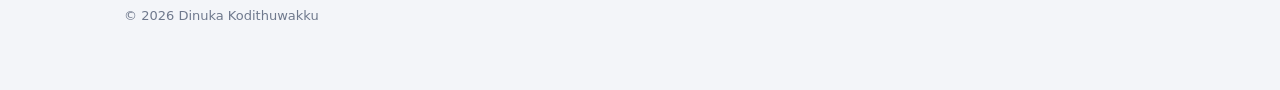
==== commit a39b1ccc: "Add recursive CTE demo and hub card Round-by-round walkthrough of WITH RECURSIVE: anchor, working ta" ====
--- a/index.html
+++ b/index.html
@@ -70,7 +70,7 @@
         <div class="cat-head">
           <span class="cat-badge cat-dbms" aria-hidden="true"></span>
           <div>
-            <h2 id="cat-dbms">Database Systems (DBMS) <span class="cat-count">5 demos</span></h2>
+            <h2 id="cat-dbms">Database Systems (DBMS) <span class="cat-count">6 demos</span></h2>
             <p>How a database stores, finds and plans access to data.</p>
           </div>
         </div>
@@ -201,6 +201,34 @@
               <h3>Index Types</h3>
               <p>Clustered vs non-clustered, dense vs sparse, and specialised indexes — bitmap, GIN, GiST and BRIN — each walked through with a query that shows what it skips and what it costs.</p>
               <div class="tags"><span>Databases</span><span>Indexing</span><span>PostgreSQL</span></div>
+            </div>
+          </a>
+          <a class="card" href="recursive-cte/index.html">
+            <div class="card-art" aria-hidden="true">
+              <svg viewBox="0 0 260 120">
+                <rect class="art-hl" x="14" y="46" width="52" height="26" rx="5"/>
+                <text class="art-text on" x="40" y="59">Asha</text>
+                <rect class="art-node" x="96" y="18" width="52" height="26" rx="5"/>
+                <text class="art-text" x="122" y="31">Bimal</text>
+                <rect class="art-node" x="96" y="74" width="52" height="26" rx="5"/>
+                <text class="art-text" x="122" y="87">Chamari</text>
+                <rect class="art-node" x="188" y="6" width="56" height="22" rx="5"/>
+                <text class="art-text" x="216" y="17">Dilan</text>
+                <rect class="art-node" x="188" y="34" width="56" height="22" rx="5"/>
+                <text class="art-text" x="216" y="45">Eranga</text>
+                <rect class="art-node" x="188" y="82" width="56" height="22" rx="5"/>
+                <text class="art-text" x="216" y="93">Farah</text>
+                <path class="art-edge" d="M68 56 C82 56 82 31 94 31"/>
+                <path class="art-edge" d="M68 62 C82 62 82 87 94 87"/>
+                <path class="art-edge" d="M150 28 C166 28 170 17 186 17"/>
+                <path class="art-edge" d="M150 34 C166 34 170 45 186 45"/>
+                <path class="art-edge" d="M150 87 L186 93"/>
+              </svg>
+            </div>
+            <div class="card-body">
+              <h3>Recursive CTE</h3>
+              <p>WITH RECURSIVE built round by round: the anchor runs once, then the recursive part feeds on the working table until nothing new appears. Watch the result grow on an org chart and on flight routes, and see why a cycle needs UNION.</p>
+              <div class="tags"><span>Databases</span><span>SQL</span><span>Recursion</span></div>
             </div>
           </a>
         </div>
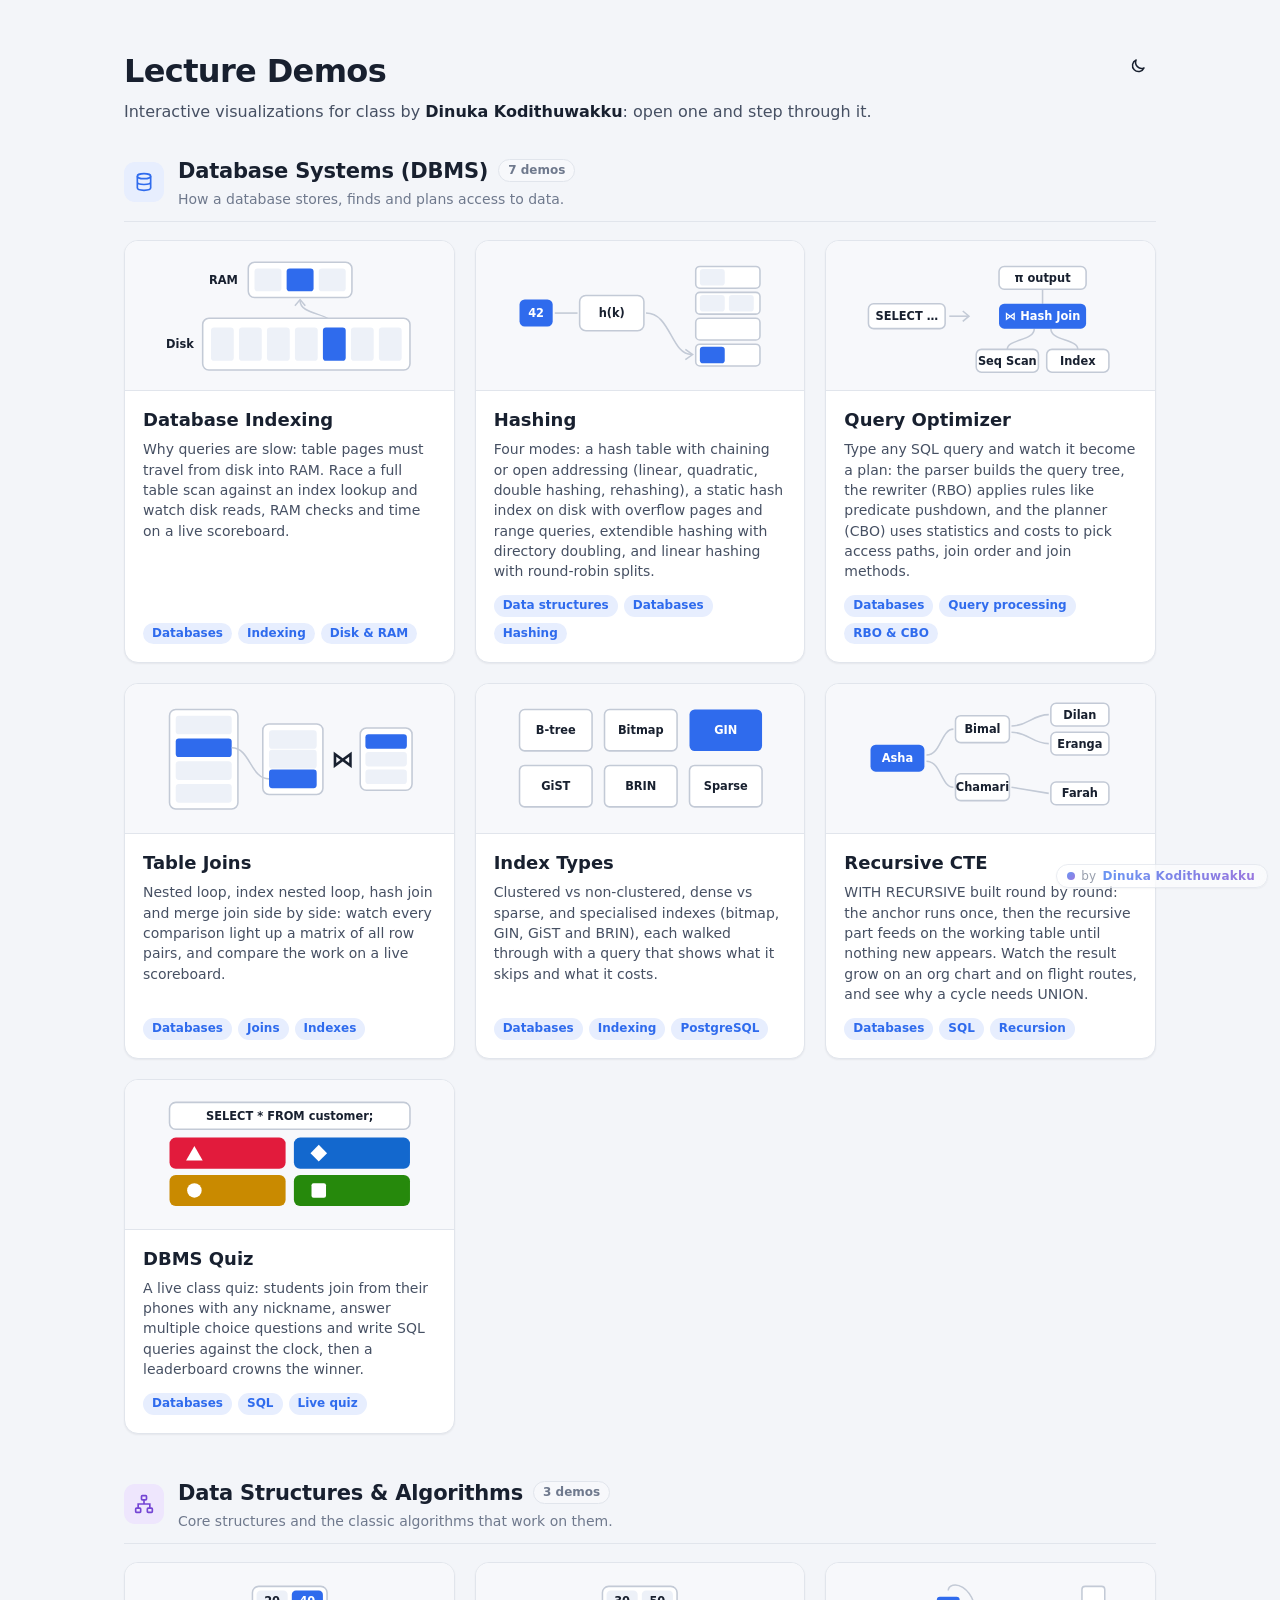
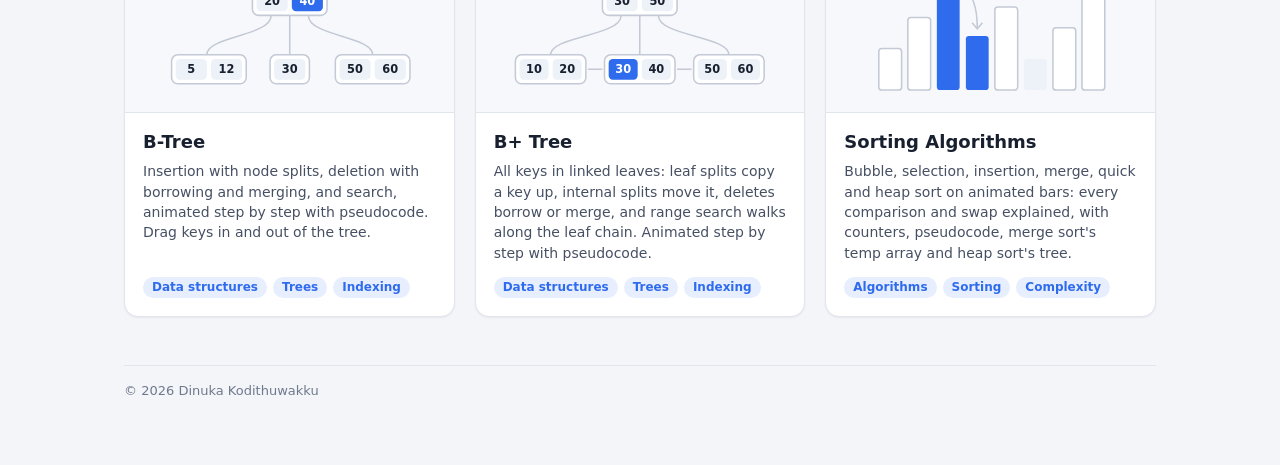
==== commit 8159fb72: "Add live DBMS quiz demo Kahoot-style class quiz: students join from their phones with any nickname, " ====
--- a/index.html
+++ b/index.html
@@ -70,7 +70,7 @@
         <div class="cat-head">
           <span class="cat-badge cat-dbms" aria-hidden="true"></span>
           <div>
-            <h2 id="cat-dbms">Database Systems (DBMS) <span class="cat-count">6 demos</span></h2>
+            <h2 id="cat-dbms">Database Systems (DBMS) <span class="cat-count">7 demos</span></h2>
             <p>How a database stores, finds and plans access to data.</p>
           </div>
         </div>
@@ -199,7 +199,7 @@
             </div>
             <div class="card-body">
               <h3>Index Types</h3>
-              <p>Clustered vs non-clustered, dense vs sparse, and specialised indexes — bitmap, GIN, GiST and BRIN — each walked through with a query that shows what it skips and what it costs.</p>
+              <p>Clustered vs non-clustered, dense vs sparse, and specialised indexes (bitmap, GIN, GiST and BRIN), each walked through with a query that shows what it skips and what it costs.</p>
               <div class="tags"><span>Databases</span><span>Indexing</span><span>PostgreSQL</span></div>
             </div>
           </a>
@@ -231,6 +231,27 @@
               <div class="tags"><span>Databases</span><span>SQL</span><span>Recursion</span></div>
             </div>
           </a>
+          <a class="card" href="quiz/index.html">
+            <div class="card-art" aria-hidden="true">
+              <svg viewBox="0 0 260 120">
+                <rect class="art-node" x="14" y="10" width="232" height="26" rx="6"/>
+                <text class="art-text" x="130" y="23">SELECT * FROM customer;</text>
+                <rect x="14" y="44" width="112" height="30" rx="6" fill="#e21b3c"/>
+                <rect x="134" y="44" width="112" height="30" rx="6" fill="#1368ce"/>
+                <rect x="14" y="80" width="112" height="30" rx="6" fill="#c98a00"/>
+                <rect x="134" y="80" width="112" height="30" rx="6" fill="#26890c"/>
+                <path d="M30 66l8-14 8 14z" fill="#fff"/>
+                <path d="M158 51l8 8-8 8-8-8z" fill="#fff"/>
+                <circle cx="38" cy="95" r="7" fill="#fff"/>
+                <rect x="151" y="88" width="14" height="14" rx="2" fill="#fff"/>
+              </svg>
+            </div>
+            <div class="card-body">
+              <h3>DBMS Quiz</h3>
+              <p>A live class quiz: students join from their phones with any nickname, answer multiple choice questions and write SQL queries against the clock, then a leaderboard crowns the winner.</p>
+              <div class="tags"><span>Databases</span><span>SQL</span><span>Live quiz</span></div>
+            </div>
+          </a>
         </div>
       </section>
 
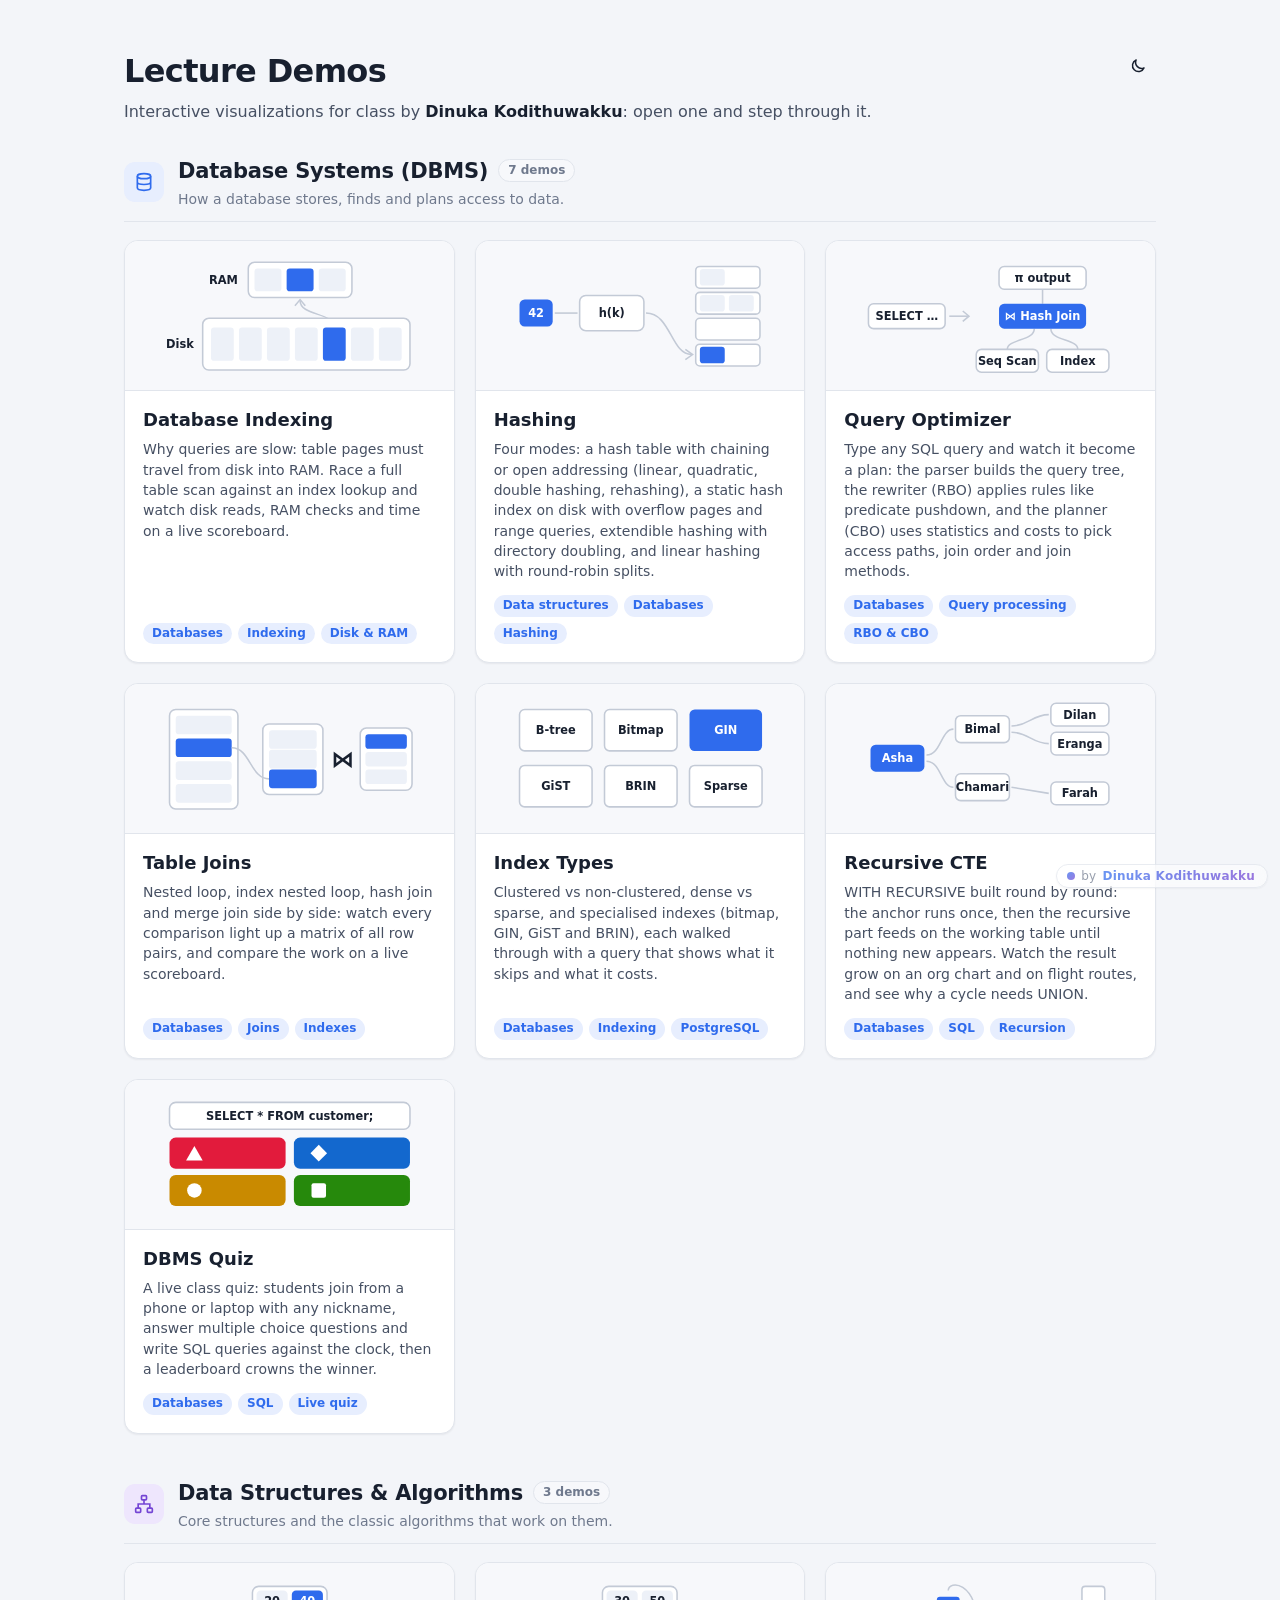
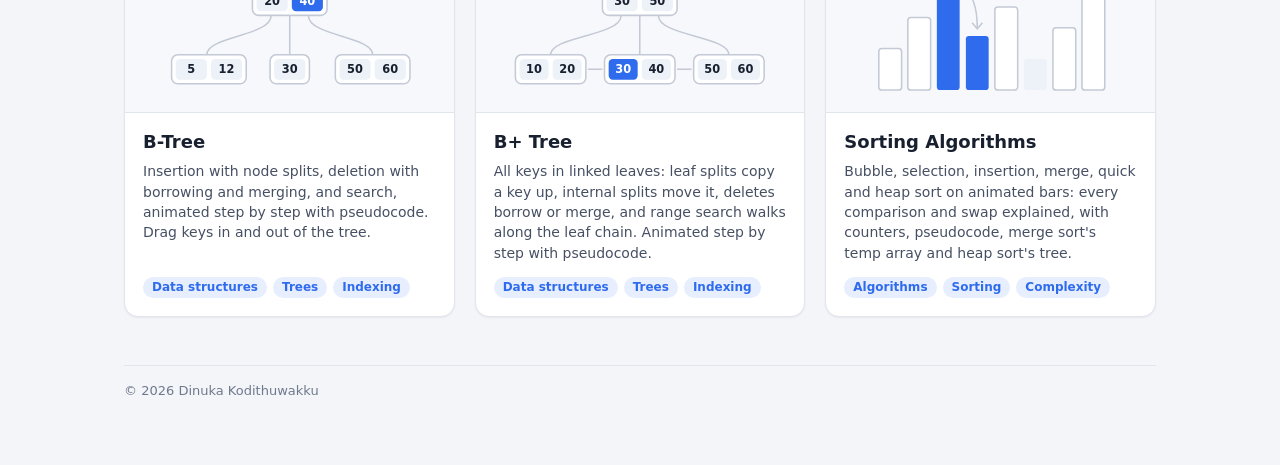
==== commit cb4008a8: "Quiz: say device, not phone; laptops can join too Co-Authored-By: Claude Opus 5.5 <noreply@anthropic" ====
--- a/index.html
+++ b/index.html
@@ -248,7 +248,7 @@
             </div>
             <div class="card-body">
               <h3>DBMS Quiz</h3>
-              <p>A live class quiz: students join from their phones with any nickname, answer multiple choice questions and write SQL queries against the clock, then a leaderboard crowns the winner.</p>
+              <p>A live class quiz: students join from a phone or laptop with any nickname, answer multiple choice questions and write SQL queries against the clock, then a leaderboard crowns the winner.</p>
               <div class="tags"><span>Databases</span><span>SQL</span><span>Live quiz</span></div>
             </div>
           </a>
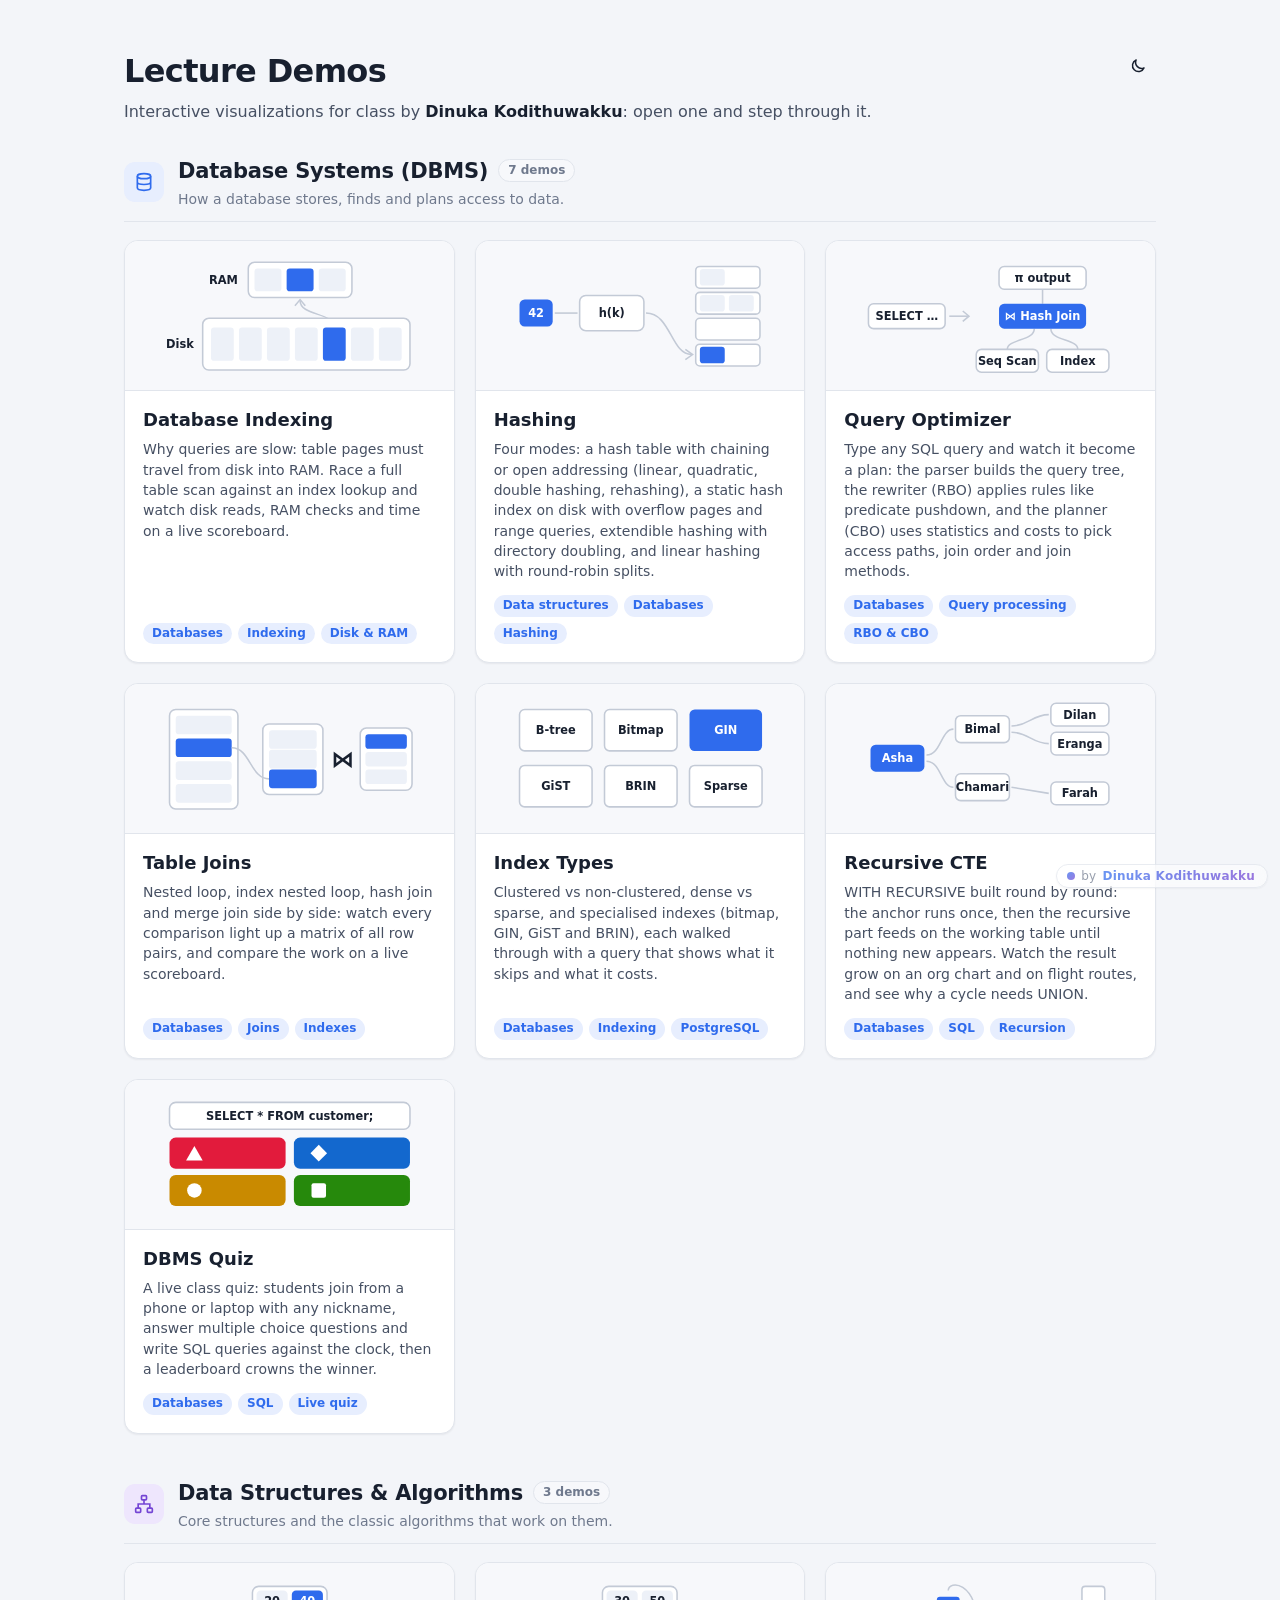
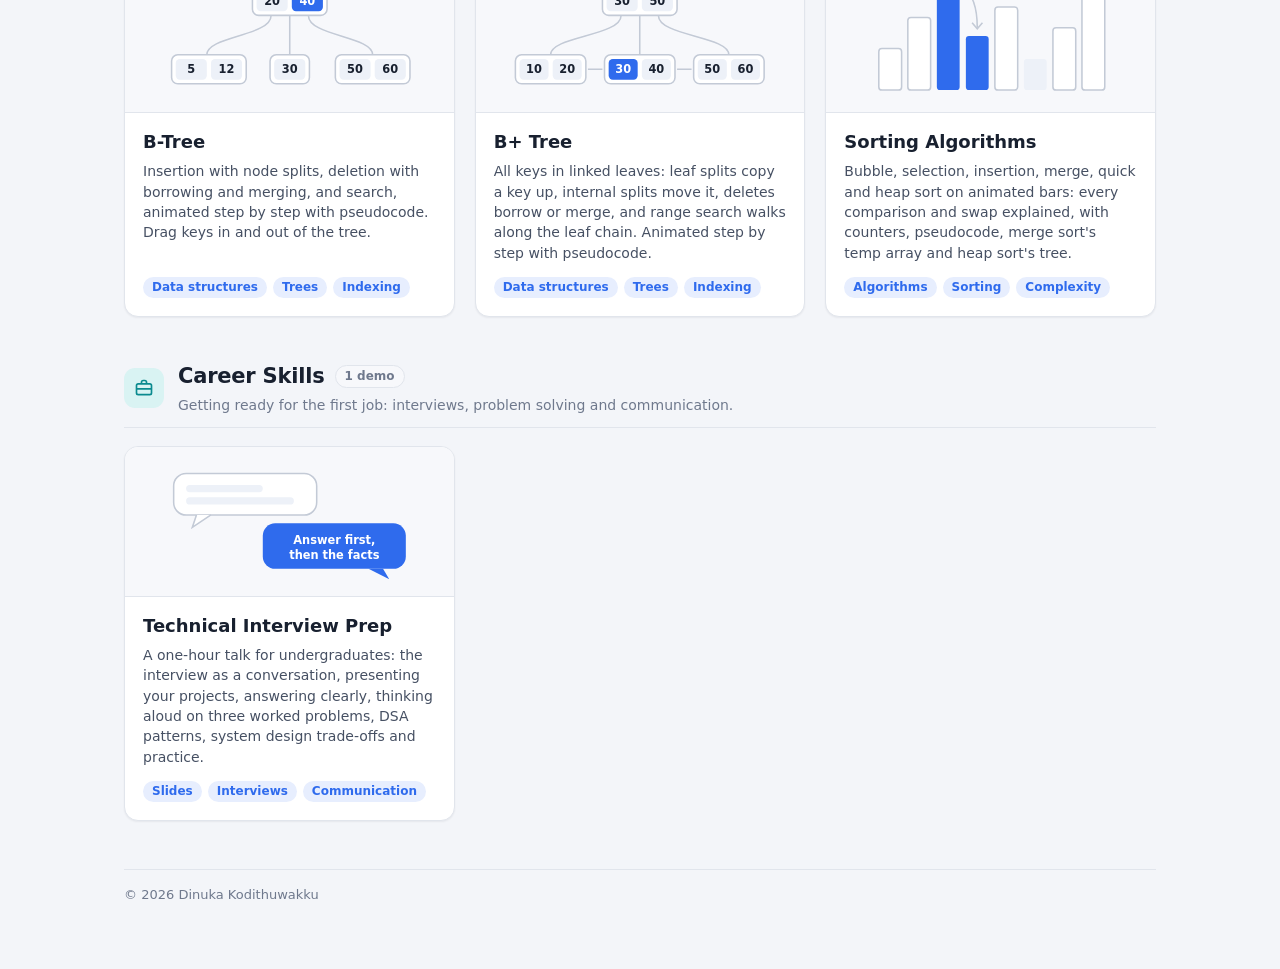
==== commit 4d23a163: "Add Technical Interview Prep slide deck and Career Skills hub section A 28-slide, one-hour talk for " ====
--- a/index.html
+++ b/index.html
@@ -24,6 +24,8 @@
       --glyph: url("data:image/svg+xml,%3Csvg xmlns='http://www.w3.org/2000/svg' viewBox='0 0 24 24' fill='none' stroke='black' stroke-width='2'%3E%3Cellipse cx='12' cy='5' rx='8' ry='3'/%3E%3Cpath d='M4 5v14c0 1.7 3.6 3 8 3s8-1.3 8-3V5M4 12c0 1.7 3.6 3 8 3s8-1.3 8-3'/%3E%3C/svg%3E"); }
     .cat-badge.cat-dsa { background: var(--violet-soft); color: var(--violet);
       --glyph: url("data:image/svg+xml,%3Csvg xmlns='http://www.w3.org/2000/svg' viewBox='0 0 24 24' fill='none' stroke='black' stroke-width='2'%3E%3Crect x='9' y='2' width='6' height='5' rx='1'/%3E%3Crect x='2' y='17' width='6' height='5' rx='1'/%3E%3Crect x='16' y='17' width='6' height='5' rx='1'/%3E%3Cpath d='M12 7v5M5 17v-5h14v5'/%3E%3C/svg%3E"); }
+    .cat-badge.cat-career { background: var(--teal-soft); color: var(--teal);
+      --glyph: url("data:image/svg+xml,%3Csvg xmlns='http://www.w3.org/2000/svg' viewBox='0 0 24 24' fill='none' stroke='black' stroke-width='2'%3E%3Crect x='3' y='7' width='18' height='13' rx='2'/%3E%3Cpath d='M9 7V5a2 2 0 0 1 2-2h2a2 2 0 0 1 2 2v2M3 13h18'/%3E%3C/svg%3E"); }
     .grid { display: grid; grid-template-columns: repeat(auto-fill, minmax(300px, 1fr)); gap: 20px; }
     .card {
       display: flex; flex-direction: column;
@@ -340,6 +342,36 @@
           </a>
         </div>
       </section>
+      <section class="cat" aria-labelledby="cat-career">
+        <div class="cat-head">
+          <span class="cat-badge cat-career" aria-hidden="true"></span>
+          <div>
+            <h2 id="cat-career">Career Skills <span class="cat-count">1 demo</span></h2>
+            <p>Getting ready for the first job: interviews, problem solving and communication.</p>
+          </div>
+        </div>
+        <div class="grid">
+          <a class="card" href="interview-prep/index.html">
+            <div class="card-art" aria-hidden="true">
+              <svg viewBox="0 0 260 120">
+                <rect class="art-node" x="18" y="14" width="138" height="40" rx="12"/>
+                <path class="art-node" d="M40 54 L36 66 L54 54"/>
+                <rect class="art-key" x="30" y="25" width="74" height="7" rx="3.5"/>
+                <rect class="art-key" x="30" y="37" width="104" height="7" rx="3.5"/>
+                <rect class="art-hl" x="104" y="62" width="138" height="44" rx="12"/>
+                <path class="art-hl" d="M220 106 L226 116 L206 106"/>
+                <text class="art-text on" x="173" y="78">Answer first,</text>
+                <text class="art-text on" x="173" y="93">then the facts</text>
+              </svg>
+            </div>
+            <div class="card-body">
+              <h3>Technical Interview Prep</h3>
+              <p>A one-hour talk for undergraduates: the interview as a conversation, presenting your projects, answering clearly, thinking aloud on three worked problems, DSA patterns, system design trade-offs and practice.</p>
+              <div class="tags"><span>Slides</span><span>Interviews</span><span>Communication</span></div>
+            </div>
+          </a>
+        </div>
+      </section>
     </main>
 
     <footer class="credit">© <span id="year"></span> <span data-author></span></footer>
